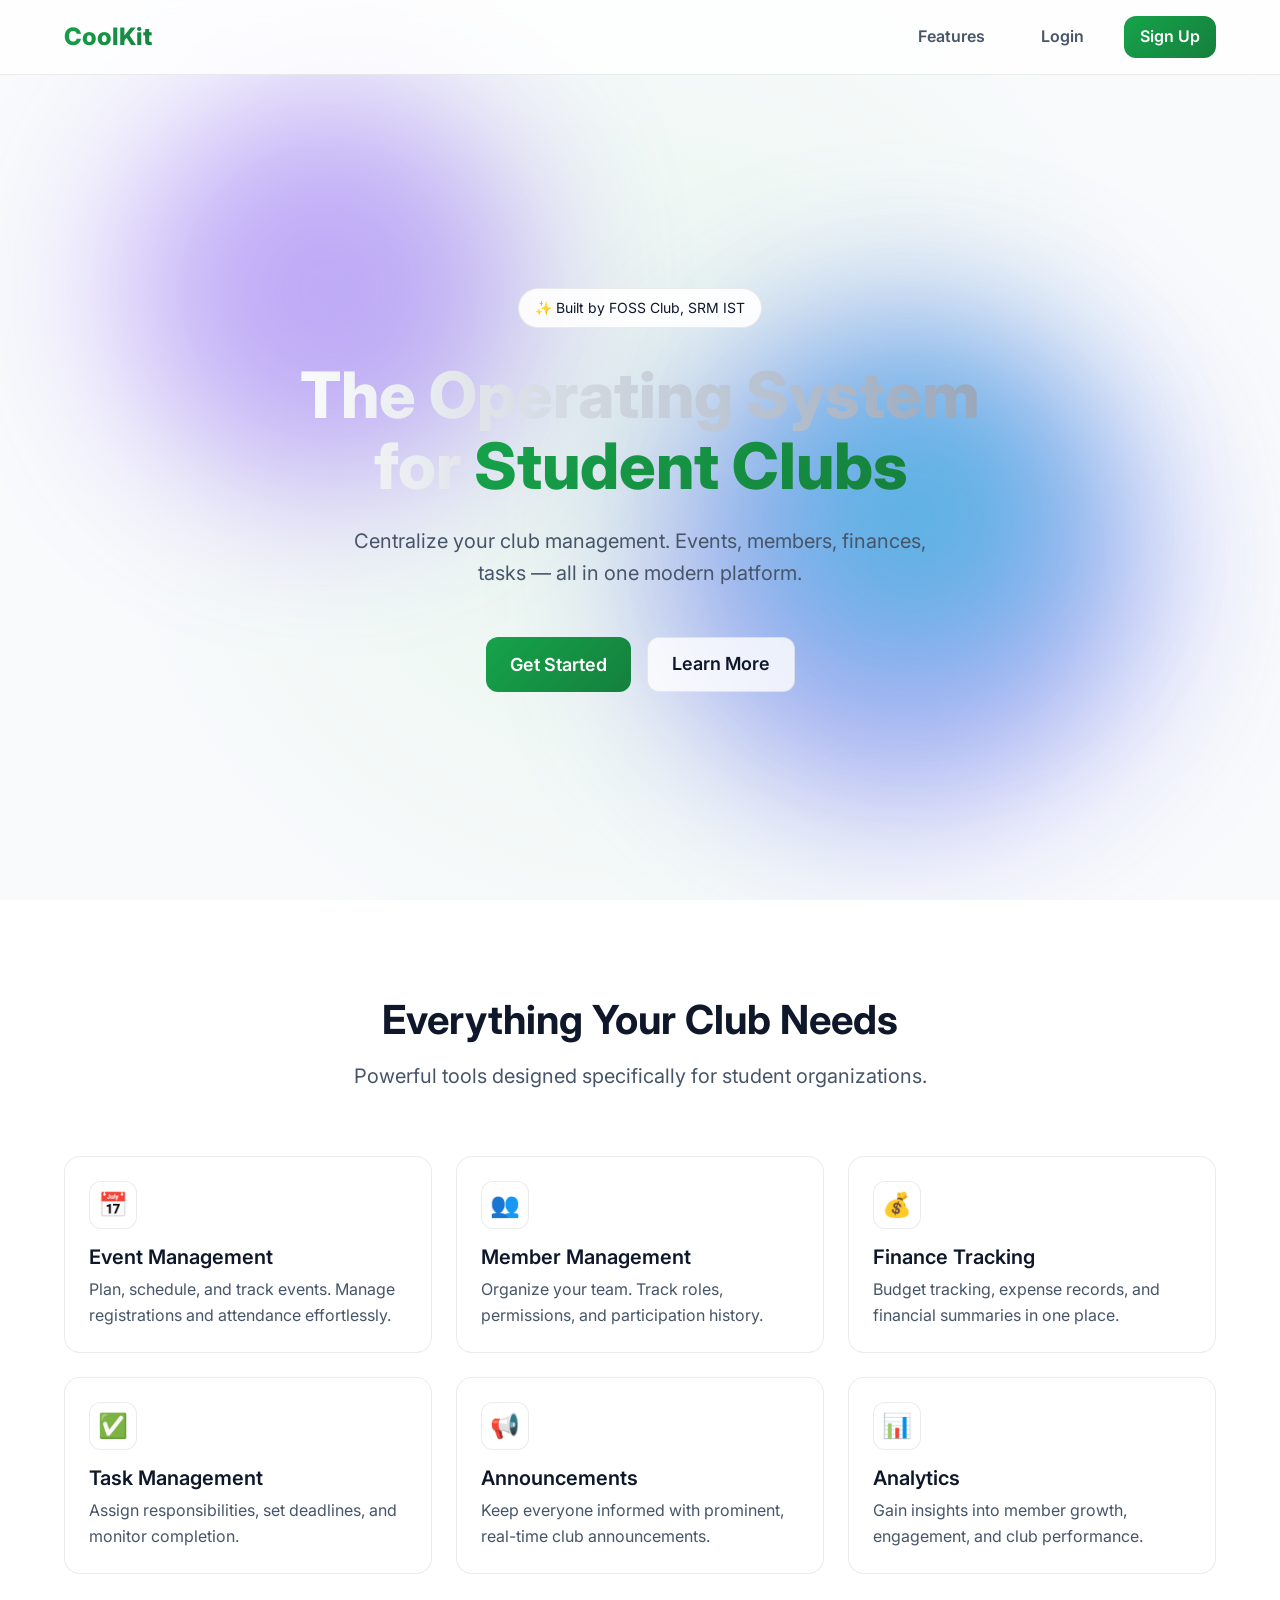
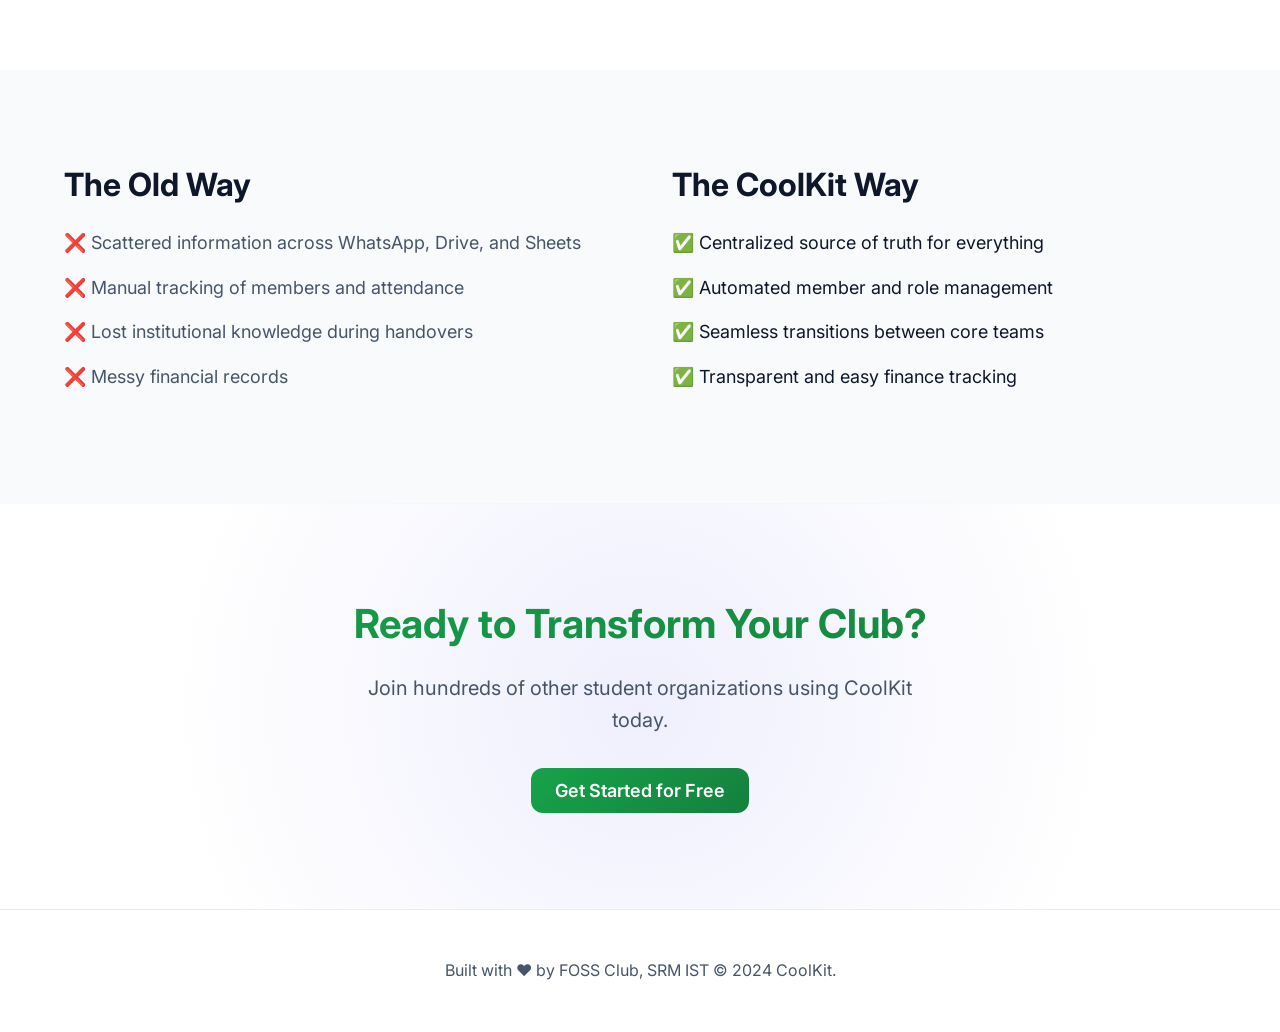
==== frontend/index.html @ 16bceaf6 "Initial commit of CoolKit" ====
<!DOCTYPE html>
<html lang="en">
<head>
  <meta charset="UTF-8">
  <meta name="viewport" content="width=device-width, initial-scale=1.0">
  <meta name="description" content="CoolKit - The Operating System for Student Clubs. Centralize your club management effortlessly.">
  <title>CoolKit — The Operating System for Student Clubs</title>
  
  <link rel="stylesheet" href="css/base.css?v=6">
  <link rel="stylesheet" href="css/components.css?v=6">
  <link rel="stylesheet" href="css/landing.css?v=6">
</head>
<body>

  <!-- Navbar -->
  <nav class="navbar">
    <div class="nav-container">
      <a href="#" class="nav-brand">CoolKit</a>
      <div class="nav-links">
        <a href="#features" class="btn btn-ghost">Features</a>
        <a href="#" class="btn btn-ghost" onclick="window.CoolKitAuth.openAuthModal('login')">Login</a>
        <a href="#" class="btn btn-primary" onclick="window.CoolKitAuth.openAuthModal('register')">Sign Up</a>
      </div>
    </div>
  </nav>

  <!-- Hero Section -->
  <section class="hero">
    <div class="hero-bg">
      <div class="hero-orb orb-1"></div>
      <div class="hero-orb orb-2"></div>
      <div class="hero-orb orb-3"></div>
    </div>
    
    <div class="hero-content">
      <div class="hero-badge">✨ Built by FOSS Club, SRM IST</div>
      <h1 class="hero-title">The Operating System for <span>Student Clubs</span></h1>
      <p class="hero-subtitle">Centralize your club management. Events, members, finances, tasks — all in one modern platform.</p>
      
      <div class="hero-cta">
        <button class="btn btn-primary btn-lg" onclick="window.CoolKitAuth.openAuthModal('register')">Get Started</button>
        <a href="#features" class="btn btn-secondary btn-lg">Learn More</a>
      </div>
    </div>
  </section>

  <!-- Features Section -->
  <section id="features" class="features">
    <div class="features-header">
      <h2>Everything Your Club Needs</h2>
      <p class="hero-subtitle">Powerful tools designed specifically for student organizations.</p>
    </div>
    
    <div class="features-grid">
      <div class="feature-card card">
        <div class="feature-icon" style="color: var(--accent-blue)">📅</div>
        <h3 class="feature-title">Event Management</h3>
        <p class="feature-description">Plan, schedule, and track events. Manage registrations and attendance effortlessly.</p>
      </div>
      
      <div class="feature-card card">
        <div class="feature-icon" style="color: var(--accent-purple)">👥</div>
        <h3 class="feature-title">Member Management</h3>
        <p class="feature-description">Organize your team. Track roles, permissions, and participation history.</p>
      </div>
      
      <div class="feature-card card">
        <div class="feature-icon" style="color: var(--accent-green)">💰</div>
        <h3 class="feature-title">Finance Tracking</h3>
        <p class="feature-description">Budget tracking, expense records, and financial summaries in one place.</p>
      </div>
      
      <div class="feature-card card">
        <div class="feature-icon" style="color: var(--accent-amber)">✅</div>
        <h3 class="feature-title">Task Management</h3>
        <p class="feature-description">Assign responsibilities, set deadlines, and monitor completion.</p>
      </div>
      
      <div class="feature-card card">
        <div class="feature-icon" style="color: var(--accent-rose)">📢</div>
        <h3 class="feature-title">Announcements</h3>
        <p class="feature-description">Keep everyone informed with prominent, real-time club announcements.</p>
      </div>
      
      <div class="feature-card card">
        <div class="feature-icon" style="color: var(--accent-cyan)">📊</div>
        <h3 class="feature-title">Analytics</h3>
        <p class="feature-description">Gain insights into member growth, engagement, and club performance.</p>
      </div>
    </div>
  </section>

  <!-- Problem/Solution Section -->
  <section class="problem-section">
    <div class="problem-container">
      <div>
        <h2 style="font-size: var(--text-3xl); margin-bottom: var(--spacing-6)">The Old Way</h2>
        <ul class="problem-list">
          <li>❌ Scattered information across WhatsApp, Drive, and Sheets</li>
          <li>❌ Manual tracking of members and attendance</li>
          <li>❌ Lost institutional knowledge during handovers</li>
          <li>❌ Messy financial records</li>
        </ul>
      </div>
      
      <div>
        <h2 style="font-size: var(--text-3xl); margin-bottom: var(--spacing-6)">The CoolKit Way</h2>
        <ul class="solution-list">
          <li>✅ Centralized source of truth for everything</li>
          <li>✅ Automated member and role management</li>
          <li>✅ Seamless transitions between core teams</li>
          <li>✅ Transparent and easy finance tracking</li>
        </ul>
      </div>
    </div>
  </section>

  <!-- CTA Section -->
  <section class="cta-section">
    <div class="cta-content">
      <h2>Ready to Transform Your Club?</h2>
      <p class="hero-subtitle" style="margin-bottom: var(--spacing-8)">Join hundreds of other student organizations using CoolKit today.</p>
      <button class="btn btn-primary btn-lg" onclick="window.CoolKitAuth.openAuthModal('register')">Get Started for Free</button>
    </div>
  </section>

  <!-- Footer -->
  <footer class="footer">
    <p>Built with ❤️ by FOSS Club, SRM IST &copy; 2024 CoolKit.</p>
  </footer>

  <!-- Auth Modal -->
  <div id="auth-modal" class="modal-overlay">
    <div class="modal">
      <div class="modal-header">
        <div style="display: flex; gap: var(--spacing-4);">
          <button class="tab-btn active" id="tab-login" onclick="window.CoolKitAuth.switchAuthTab('login')" style="background:none;border:none;color:white;font-size:1.1rem;font-weight:600;cursor:pointer;">Login</button>
          <button class="tab-btn" id="tab-register" onclick="window.CoolKitAuth.switchAuthTab('register')" style="background:none;border:none;color:var(--text-secondary);font-size:1.1rem;font-weight:600;cursor:pointer;">Register</button>
        </div>
        <button class="btn-icon btn-ghost" onclick="window.CoolKitAuth.closeAuthModal()">✖</button>
      </div>
      
      <div class="modal-body">
        <div id="auth-error" class="alert alert-error" style="display: none;"></div>
        
        <!-- Login Form -->
        <form id="login-form">
          <div class="form-group">
            <label class="form-label">Email</label>
            <input type="email" class="form-input" id="login-email" required placeholder="you@example.com">
          </div>
          <div class="form-group">
            <label class="form-label">Password</label>
            <input type="password" class="form-input" id="login-password" required placeholder="••••••••">
          </div>
          <button type="submit" class="btn btn-primary" style="width: 100%; margin-top: var(--spacing-4);">Login</button>
        </form>

        <!-- Register Form -->
        <form id="register-form" style="display: none;">
          <div class="form-group">
            <label class="form-label">Full Name</label>
            <input type="text" class="form-input" id="register-name" required placeholder="John Doe">
          </div>
          <div class="form-group">
            <label class="form-label">Email</label>
            <input type="email" class="form-input" id="register-email" required placeholder="you@example.com">
          </div>
          <div class="form-group">
            <label class="form-label">Password</label>
            <input type="password" class="form-input" id="register-password" required placeholder="••••••••" minlength="6">
          </div>
          <div class="form-group">
            <label class="form-label">Confirm Password</label>
            <input type="password" class="form-input" id="register-confirm" required placeholder="••••••••" minlength="6">
          </div>
          <button type="submit" class="btn btn-primary" style="width: 100%; margin-top: var(--spacing-4);">Create Account</button>
        </form>
      </div>
    </div>
  </div>

  <script src="js/api.js"></script>
  <script src="js/auth.js"></script>
</body>
</html>
---- frontend/css/base.css ----
@import url('https://fonts.googleapis.com/css2?family=Inter:wght@300;400;500;600;700;800&display=swap');
@import './variables.css?v=6';

*, *::before, *::after {
  box-sizing: border-box;
  margin: 0;
  padding: 0;
}

html {
  scroll-behavior: smooth;
  font-size: 16px;
}

body {
  font-family: var(--font-family);
  background-color: var(--bg-primary);
  color: var(--text-primary);
  line-height: 1.6;
  -webkit-font-smoothing: antialiased;
  -moz-osx-font-smoothing: grayscale;
  overflow-x: hidden;
}

h1, h2, h3, h4, h5, h6 {
  line-height: 1.2;
  font-weight: 700;
}

h1 { font-size: var(--text-4xl); }
h2 { font-size: var(--text-3xl); }
h3 { font-size: var(--text-2xl); }
h4 { font-size: var(--text-xl); }

a {
  color: var(--accent-green);
  text-decoration: none;
  transition: color var(--transition-normal);
}

a:hover {
  color: var(--accent-purple);
}

::selection {
  background-color: var(--accent-green);
  color: white;
}

/* Scrollbar */
::-webkit-scrollbar {
  width: 8px;
  height: 8px;
}
::-webkit-scrollbar-track {
  background: var(--bg-primary);
}
::-webkit-scrollbar-thumb {
  background: var(--surface-3);
  border-radius: var(--radius-full);
}
::-webkit-scrollbar-thumb:hover {
  background: var(--text-muted);
}

:focus-visible {
  outline: 2px solid var(--accent-green);
  outline-offset: 2px;
}
---- frontend/css/components.css ----
/* Buttons */
.btn {
  display: inline-flex;
  align-items: center;
  justify-content: center;
  gap: var(--spacing-2);
  padding: var(--spacing-2) var(--spacing-4);
  border-radius: var(--radius-lg);
  font-weight: 600;
  cursor: pointer;
  transition: all var(--transition-normal);
  border: none;
  font-family: var(--font-family);
  font-size: var(--text-base);
  text-decoration: none;
}

.btn-primary {
  background: var(--gradient-primary);
  color: white;
}
.btn-primary:hover {
  transform: scale(1.02);
  box-shadow: var(--shadow-glow);
}

.btn-secondary {
  background: var(--surface-1);
  border: 1px solid var(--border-subtle);
  color: var(--text-primary);
}
.btn-secondary:hover {
  background: var(--surface-2);
  border-color: var(--border-bright);
}

.btn-ghost {
  background: transparent;
  color: var(--text-secondary);
}
.btn-ghost:hover {
  background: var(--surface-1);
  color: var(--text-primary);
}

.btn-sm {
  padding: var(--spacing-1) var(--spacing-3);
  font-size: var(--text-sm);
}

.btn-lg {
  padding: var(--spacing-3) var(--spacing-6);
  font-size: var(--text-lg);
}

.btn-icon {
  padding: var(--spacing-2);
  border-radius: var(--radius-md);
  aspect-ratio: 1;
}

/* Cards */
.card {
  background: var(--surface-1);
  border: 1px solid var(--border-subtle);
  border-radius: var(--radius-xl);
  padding: var(--spacing-6);
  transition: all var(--transition-normal);
}
.card:hover {
  border-color: var(--border-bright);
  transform: translateY(-2px);
  box-shadow: var(--shadow-md);
}

.card-header { margin-bottom: var(--spacing-4); }
.card-body { margin-bottom: var(--spacing-4); }
.card-footer { margin-top: var(--spacing-4); }

/* Modals */
.modal-overlay {
  position: fixed;
  inset: 0;
  background: rgba(0, 0, 0, 0.4);
  backdrop-filter: blur(4px);
  z-index: var(--z-modal);
  display: none;
  align-items: center;
  justify-content: center;
  opacity: 0;
  transition: opacity var(--transition-normal);
}
.modal-overlay.active {
  display: flex;
  opacity: 1;
}

.modal {
  background: var(--surface-1);
  border: 1px solid var(--border-subtle);
  border-radius: var(--radius-2xl);
  padding: var(--spacing-8);
  max-width: 480px;
  width: 90%;
  transform: scale(0.95);
  transition: transform var(--transition-normal);
  backdrop-filter: blur(16px);
}
.modal-overlay.active .modal {
  transform: scale(1);
}
.modal-header {
  margin-bottom: var(--spacing-6);
  display: flex;
  justify-content: space-between;
  align-items: center;
}
.modal-body {
  margin-bottom: var(--spacing-6);
}
.modal-footer {
  display: flex;
  justify-content: flex-end;
  gap: var(--spacing-3);
}

/* Forms */
.form-group {
  margin-bottom: var(--spacing-4);
}
.form-label {
  display: block;
  color: var(--text-secondary);
  font-size: var(--text-sm);
  font-weight: 500;
  text-transform: uppercase;
  letter-spacing: 0.05em;
  margin-bottom: var(--spacing-2);
}
.form-input {
  width: 100%;
  background: var(--surface-3);
  border: 1px solid var(--border-subtle);
  border-radius: var(--radius-md);
  padding: var(--spacing-3) var(--spacing-4);
  color: var(--text-primary);
  font-family: var(--font-family);
  font-size: var(--text-base);
  transition: all var(--transition-normal);
}
.form-input:focus {
  outline: none;
  border-color: var(--accent-green);
  box-shadow: 0 0 0 2px rgba(22, 163, 74, 0.2);
}
.form-input::placeholder {
  color: var(--text-muted);
}
textarea.form-input {
  min-height: 100px;
  resize: vertical;
}

/* Badges */
.badge {
  display: inline-flex;
  padding: 0.2rem 0.5rem;
  border-radius: var(--radius-full);
  font-size: var(--text-xs);
  font-weight: 600;
  text-transform: uppercase;
}
.badge-primary { background: rgba(22, 163, 74, 0.15); color: var(--accent-green); }
.badge-success { background: rgba(16, 185, 129, 0.15); color: var(--accent-green); }
.badge-warning { background: rgba(245, 158, 11, 0.15); color: var(--accent-amber); }
.badge-danger { background: rgba(244, 63, 94, 0.15); color: var(--accent-rose); }

/* Alerts */
.alert {
  padding: var(--spacing-4);
  border-radius: var(--radius-lg);
  border-left: 4px solid;
  margin-bottom: var(--spacing-4);
}
.alert-success { background: rgba(16, 185, 129, 0.1); border-left-color: var(--accent-green); color: var(--accent-green); }
.alert-error { background: rgba(244, 63, 94, 0.1); border-left-color: var(--accent-rose); color: var(--accent-rose); }
.alert-info { background: rgba(6, 182, 212, 0.1); border-left-color: var(--accent-cyan); color: var(--accent-cyan); }

/* Navigation */
.navbar {
  position: fixed;
  top: 0;
  left: 0;
  width: 100%;
  background: rgba(255, 255, 255, 0.8);
  backdrop-filter: blur(12px);
  -webkit-backdrop-filter: blur(12px);
  border-bottom: 1px solid var(--border-subtle);
  z-index: var(--z-nav);
  padding: var(--spacing-4) 0;
}
.nav-container {
  max-width: 1200px;
  margin: 0 auto;
  padding: 0 var(--spacing-6);
  display: flex;
  justify-content: space-between;
  align-items: center;
}
.nav-brand {
  font-size: var(--text-2xl);
  font-weight: 800;
  background: var(--gradient-primary);
  -webkit-background-clip: text;
  color: transparent;
  text-decoration: none;
}
.nav-links {
  display: flex;
  gap: var(--spacing-6);
  align-items: center;
}

/* Avatar */
.avatar {
  width: 40px;
  height: 40px;
  border-radius: var(--radius-full);
  background: var(--gradient-primary);
  display: flex;
  align-items: center;
  justify-content: center;
  font-weight: 600;
  color: white;
  text-transform: uppercase;
  font-size: var(--text-base);
}

/* Empty State */
.empty-state {
  text-align: center;
  padding: var(--spacing-16) var(--spacing-8);
  color: var(--text-secondary);
}

/* Spinner */
.spinner {
  width: 24px;
  height: 24px;
  border: 3px solid var(--surface-3);
  border-top-color: var(--accent-green);
  border-radius: 50%;
  animation: spin 1s linear infinite;
}

@keyframes spin {
  to { transform: rotate(360deg); }
}
---- frontend/css/landing.css ----
/* Hero Section */
.hero {
  min-height: 100vh;
  display: flex;
  align-items: center;
  position: relative;
  overflow: hidden;
  padding-top: 80px; /* Navbar height */
}

.hero-bg {
  position: absolute;
  inset: 0;
  z-index: 0;
  background: var(--gradient-hero);
}

.hero-orb {
  position: absolute;
  border-radius: 50%;
  filter: blur(80px);
  opacity: 0.5;
  animation: float 20s infinite ease-in-out;
}

.orb-1 { width: 400px; height: 400px; background: var(--accent-purple); top: 10%; left: 10%; animation-delay: 0s; }
.orb-2 { width: 500px; height: 500px; background: var(--accent-blue); bottom: 10%; right: 10%; animation-delay: -5s; }
.orb-3 { width: 300px; height: 300px; background: var(--accent-cyan); top: 40%; left: 60%; animation-delay: -10s; }

.hero-content {
  position: relative;
  z-index: 1;
  text-align: center;
  max-width: 800px;
  margin: 0 auto;
  padding: 0 var(--spacing-6);
  animation: fadeInUp 1s ease-out forwards;
}

.hero-title {
  font-size: clamp(2.5rem, 5vw, 4.5rem);
  font-weight: 800;
  line-height: 1.1;
  background: linear-gradient(to right, #fff, #94a3b8);
  -webkit-background-clip: text;
  color: transparent;
  margin-bottom: var(--spacing-6);
}

.hero-title span {
  background: var(--gradient-primary);
  -webkit-background-clip: text;
  color: transparent;
}

.hero-subtitle {
  font-size: var(--text-xl);
  color: var(--text-secondary);
  max-width: 600px;
  margin: 0 auto;
  line-height: 1.6;
}

.hero-cta {
  margin-top: var(--spacing-12);
  display: flex;
  gap: var(--spacing-4);
  justify-content: center;
}

.hero-badge {
  display: inline-flex;
  align-items: center;
  padding: var(--spacing-2) var(--spacing-4);
  background: var(--surface-2);
  border: 1px solid var(--border-subtle);
  border-radius: var(--radius-full);
  margin-bottom: var(--spacing-8);
  font-size: var(--text-sm);
  backdrop-filter: blur(10px);
  animation: pulse 2s infinite;
}

/* Features Section */
.features {
  padding: var(--spacing-24) 0;
  max-width: 1200px;
  margin: 0 auto;
  padding-left: var(--spacing-6);
  padding-right: var(--spacing-6);
}

.features-header {
  text-align: center;
  margin-bottom: var(--spacing-16);
}

.features-header h2 {
  font-size: var(--text-4xl);
  margin-bottom: var(--spacing-4);
}

.features-grid {
  display: grid;
  grid-template-columns: repeat(auto-fit, minmax(300px, 1fr));
  gap: var(--spacing-6);
}

.feature-card {
  position: relative;
  overflow: hidden;
}

.feature-card:hover {
  border-color: var(--accent-blue);
}

.feature-card::before {
  content: '';
  position: absolute;
  top: 0;
  left: 0;
  width: 4px;
  height: 100%;
  background: var(--gradient-primary);
  opacity: 0;
  transition: opacity var(--transition-normal);
}

.feature-card:hover::before {
  opacity: 1;
}

.feature-icon {
  width: 48px;
  height: 48px;
  border-radius: var(--radius-lg);
  background: var(--surface-2);
  display: flex;
  align-items: center;
  justify-content: center;
  font-size: var(--text-2xl);
  margin-bottom: var(--spacing-4);
  border: 1px solid var(--border-subtle);
}

.feature-title {
  font-size: var(--text-xl);
  font-weight: 600;
  margin-bottom: var(--spacing-2);
}

.feature-description {
  color: var(--text-secondary);
  font-size: var(--text-base);
}

/* Problem Section */
.problem-section {
  padding: var(--spacing-24) 0;
  background: var(--bg-secondary);
}

.problem-container {
  max-width: 1200px;
  margin: 0 auto;
  padding: 0 var(--spacing-6);
  display: grid;
  grid-template-columns: 1fr 1fr;
  gap: var(--spacing-16);
  align-items: center;
}

@media (max-width: 768px) {
  .problem-container {
    grid-template-columns: 1fr;
  }
}

.problem-list, .solution-list {
  list-style: none;
}

.problem-list li, .solution-list li {
  display: flex;
  align-items: center;
  gap: var(--spacing-4);
  margin-bottom: var(--spacing-4);
  font-size: var(--text-lg);
  color: var(--text-secondary);
}

.solution-list li {
  color: var(--text-primary);
}

/* CTA Section */
.cta-section {
  padding: var(--spacing-24) 0;
  text-align: center;
  position: relative;
}

.cta-section::before {
  content: '';
  position: absolute;
  top: 50%;
  left: 50%;
  transform: translate(-50%, -50%);
  width: 100%;
  height: 100%;
  background: radial-gradient(circle, rgba(99, 102, 241, 0.1) 0%, transparent 70%);
  z-index: 0;
}

.cta-content {
  position: relative;
  z-index: 1;
}

.cta-content h2 {
  font-size: var(--text-4xl);
  margin-bottom: var(--spacing-6);
  background: var(--gradient-primary);
  -webkit-background-clip: text;
  color: transparent;
}

/* Footer */
.footer {
  padding: var(--spacing-12) 0;
  border-top: 1px solid var(--border-subtle);
  text-align: center;
  color: var(--text-secondary);
}

/* Animations */
@keyframes fadeInUp {
  from { opacity: 0; transform: translateY(30px); }
  to { opacity: 1; transform: translateY(0); }
}

@keyframes float {
  0%, 100% { transform: translate(0, 0); }
  25% { transform: translate(20px, 20px); }
  50% { transform: translate(0, 40px); }
  75% { transform: translate(-20px, 20px); }
}

@keyframes pulse {
  0%, 100% { box-shadow: 0 0 0 0 rgba(255,255,255,0.1); }
  50% { box-shadow: 0 0 0 10px rgba(255,255,255,0); }
}
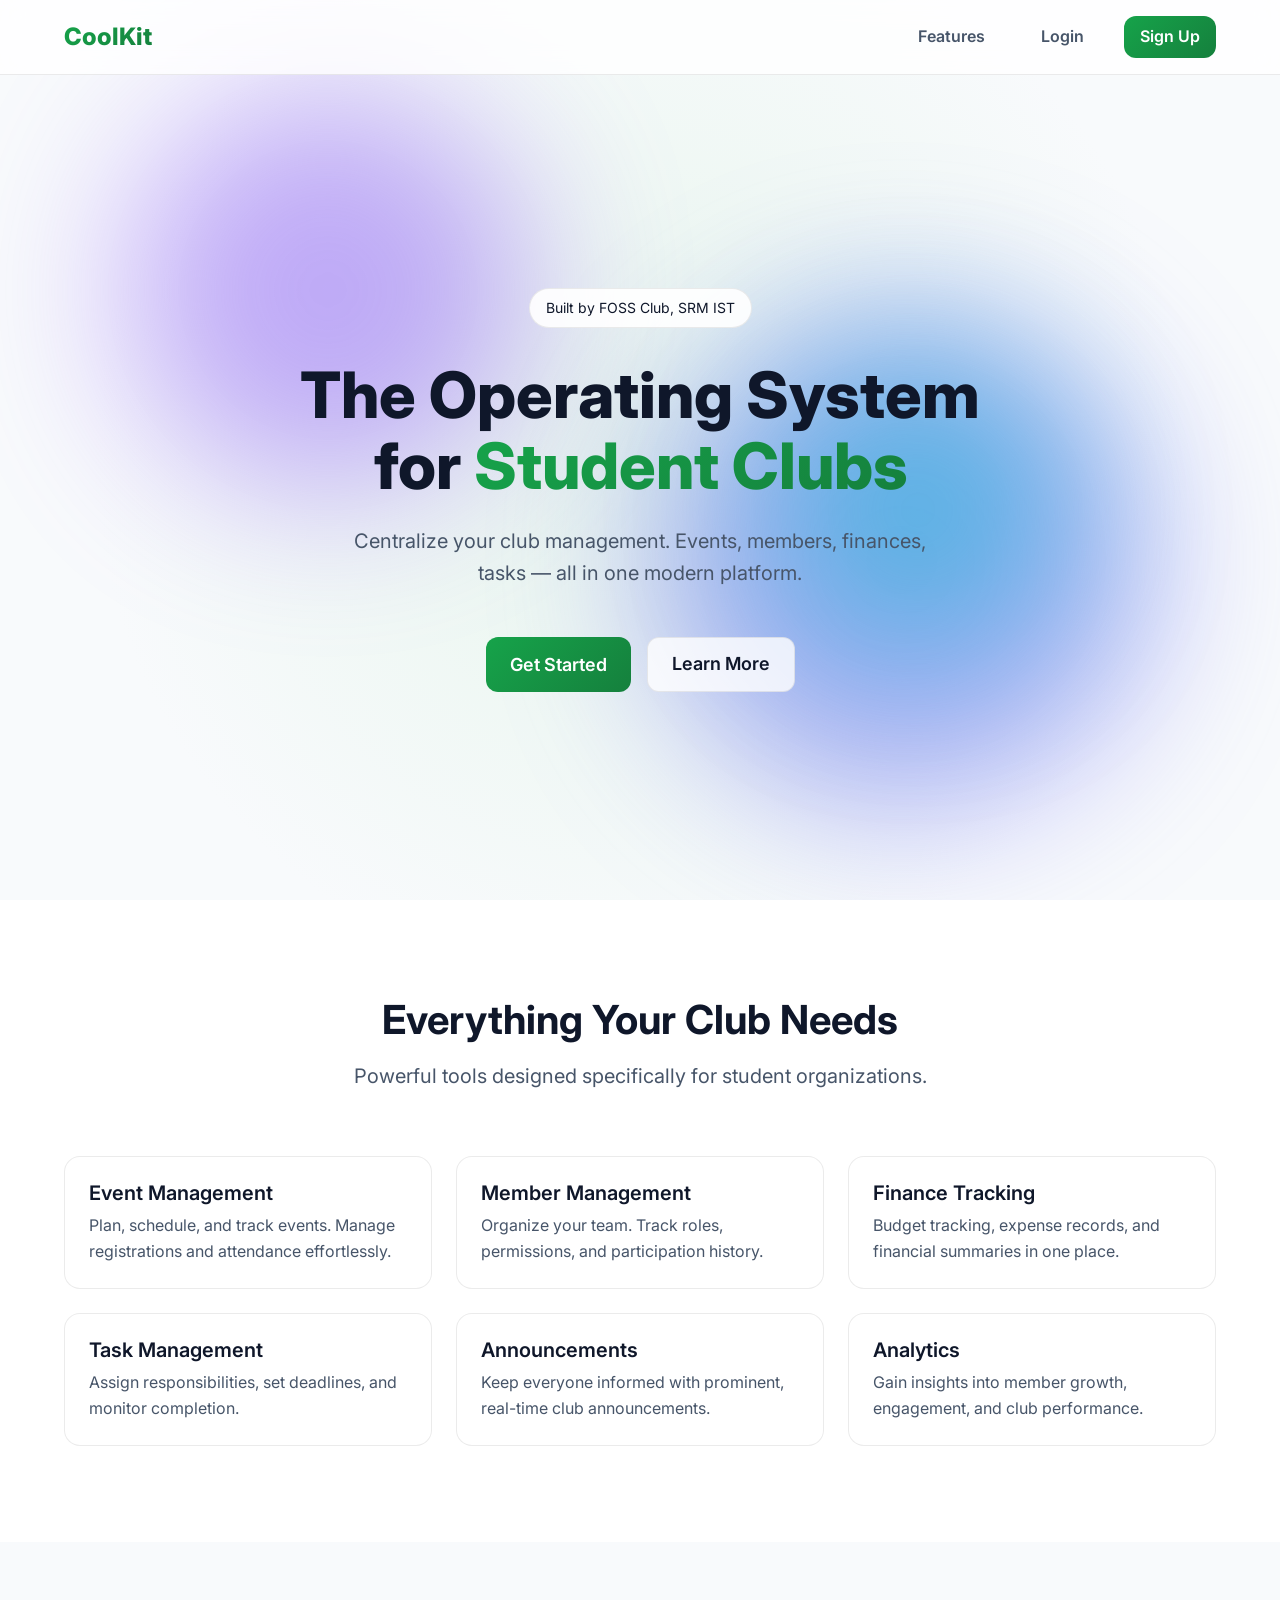
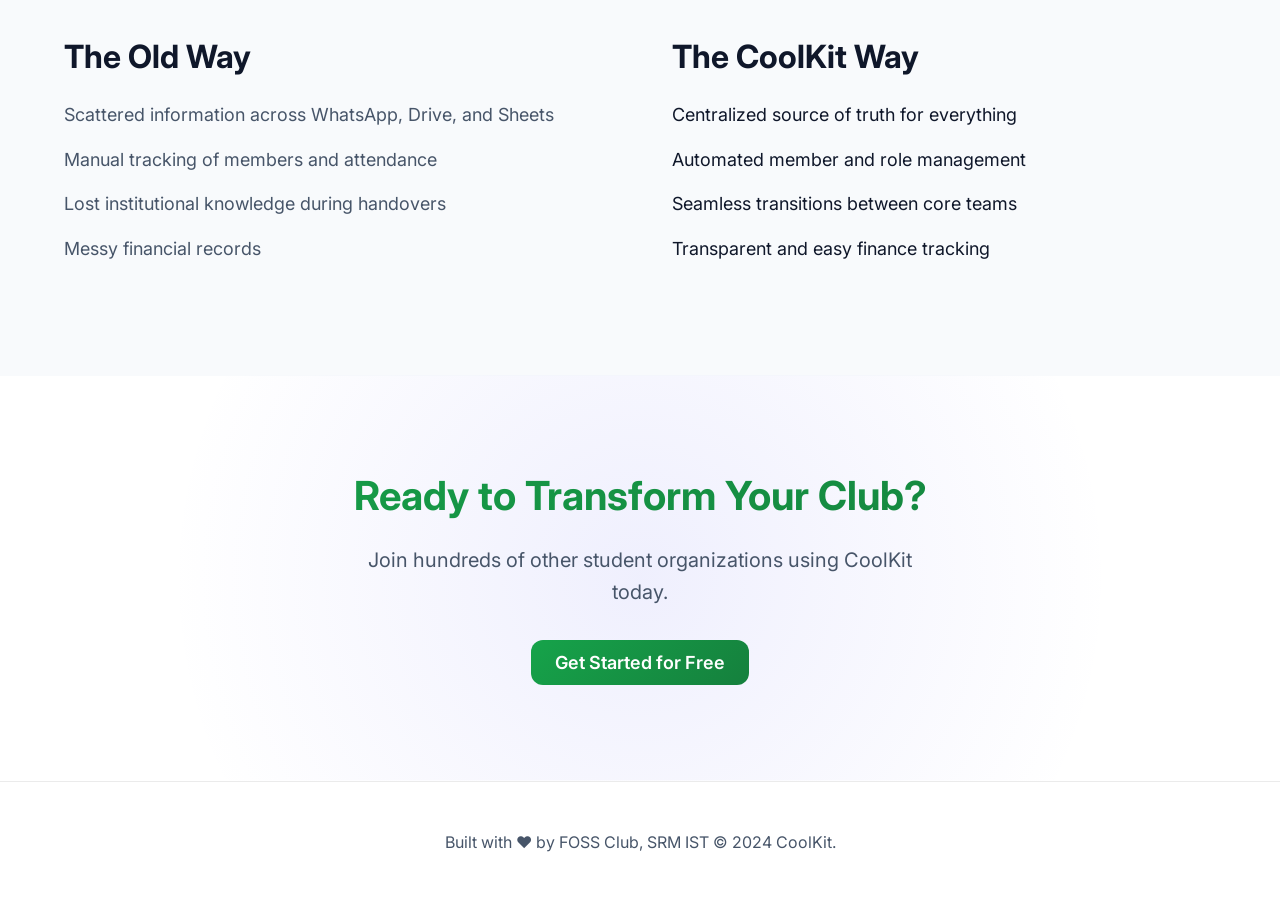
==== commit bf8684d2: "fix: remove all emojis from landing page and JS, fix landing page hero text color" ====
--- a/frontend/index.html
+++ b/frontend/index.html
@@ -33,7 +33,7 @@
     </div>
     
     <div class="hero-content">
-      <div class="hero-badge">✨ Built by FOSS Club, SRM IST</div>
+      <div class="hero-badge">Built by FOSS Club, SRM IST</div>
       <h1 class="hero-title">The Operating System for <span>Student Clubs</span></h1>
       <p class="hero-subtitle">Centralize your club management. Events, members, finances, tasks — all in one modern platform.</p>
       
@@ -53,37 +53,31 @@
     
     <div class="features-grid">
       <div class="feature-card card">
-        <div class="feature-icon" style="color: var(--accent-blue)">📅</div>
         <h3 class="feature-title">Event Management</h3>
         <p class="feature-description">Plan, schedule, and track events. Manage registrations and attendance effortlessly.</p>
       </div>
       
       <div class="feature-card card">
-        <div class="feature-icon" style="color: var(--accent-purple)">👥</div>
         <h3 class="feature-title">Member Management</h3>
         <p class="feature-description">Organize your team. Track roles, permissions, and participation history.</p>
       </div>
       
       <div class="feature-card card">
-        <div class="feature-icon" style="color: var(--accent-green)">💰</div>
         <h3 class="feature-title">Finance Tracking</h3>
         <p class="feature-description">Budget tracking, expense records, and financial summaries in one place.</p>
       </div>
       
       <div class="feature-card card">
-        <div class="feature-icon" style="color: var(--accent-amber)">✅</div>
         <h3 class="feature-title">Task Management</h3>
         <p class="feature-description">Assign responsibilities, set deadlines, and monitor completion.</p>
       </div>
       
       <div class="feature-card card">
-        <div class="feature-icon" style="color: var(--accent-rose)">📢</div>
         <h3 class="feature-title">Announcements</h3>
         <p class="feature-description">Keep everyone informed with prominent, real-time club announcements.</p>
       </div>
       
       <div class="feature-card card">
-        <div class="feature-icon" style="color: var(--accent-cyan)">📊</div>
         <h3 class="feature-title">Analytics</h3>
         <p class="feature-description">Gain insights into member growth, engagement, and club performance.</p>
       </div>
@@ -96,20 +90,20 @@
       <div>
         <h2 style="font-size: var(--text-3xl); margin-bottom: var(--spacing-6)">The Old Way</h2>
         <ul class="problem-list">
-          <li>❌ Scattered information across WhatsApp, Drive, and Sheets</li>
-          <li>❌ Manual tracking of members and attendance</li>
-          <li>❌ Lost institutional knowledge during handovers</li>
-          <li>❌ Messy financial records</li>
+          <li>Scattered information across WhatsApp, Drive, and Sheets</li>
+          <li>Manual tracking of members and attendance</li>
+          <li>Lost institutional knowledge during handovers</li>
+          <li>Messy financial records</li>
         </ul>
       </div>
       
       <div>
         <h2 style="font-size: var(--text-3xl); margin-bottom: var(--spacing-6)">The CoolKit Way</h2>
         <ul class="solution-list">
-          <li>✅ Centralized source of truth for everything</li>
-          <li>✅ Automated member and role management</li>
-          <li>✅ Seamless transitions between core teams</li>
-          <li>✅ Transparent and easy finance tracking</li>
+          <li>Centralized source of truth for everything</li>
+          <li>Automated member and role management</li>
+          <li>Seamless transitions between core teams</li>
+          <li>Transparent and easy finance tracking</li>
         </ul>
       </div>
     </div>
--- a/frontend/css/landing.css
+++ b/frontend/css/landing.css
@@ -41,9 +41,7 @@
   font-size: clamp(2.5rem, 5vw, 4.5rem);
   font-weight: 800;
   line-height: 1.1;
-  background: linear-gradient(to right, #fff, #94a3b8);
-  -webkit-background-clip: text;
-  color: transparent;
+  color: var(--text-primary);
   margin-bottom: var(--spacing-6);
 }
 
